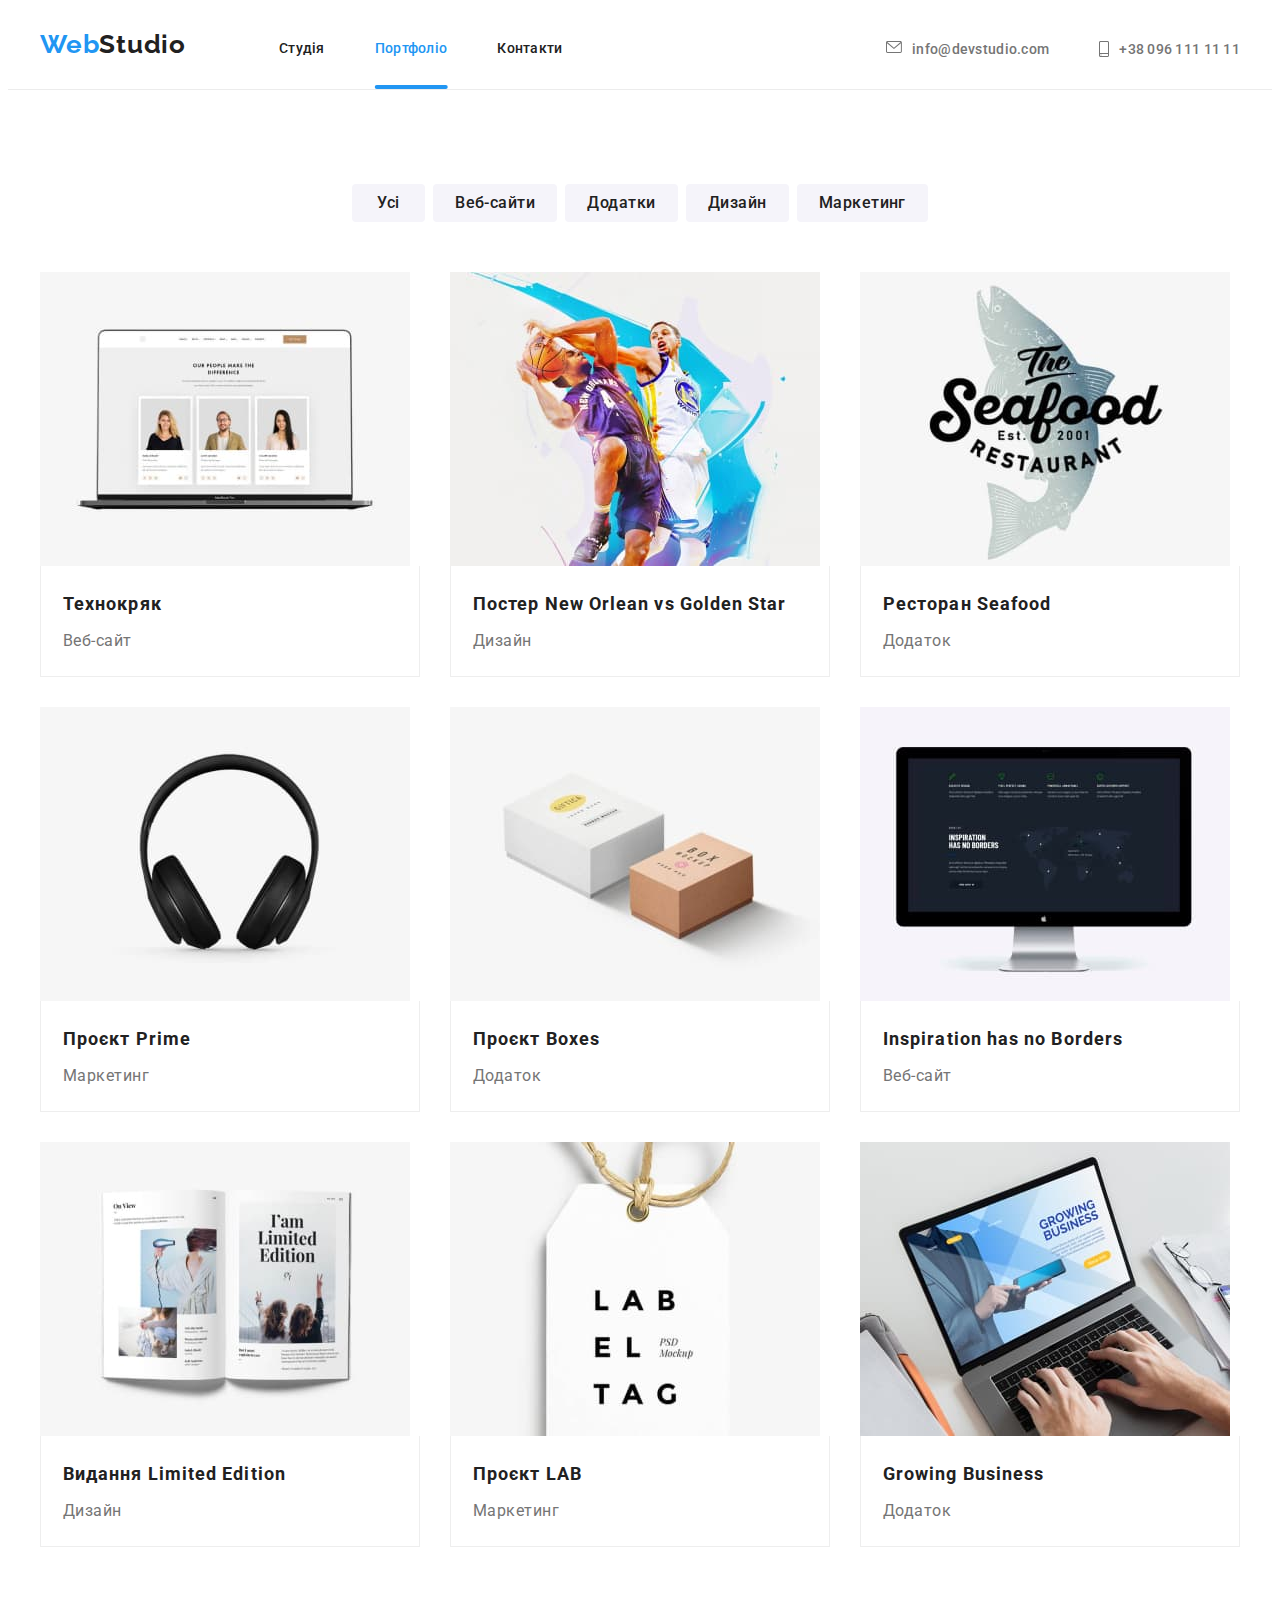
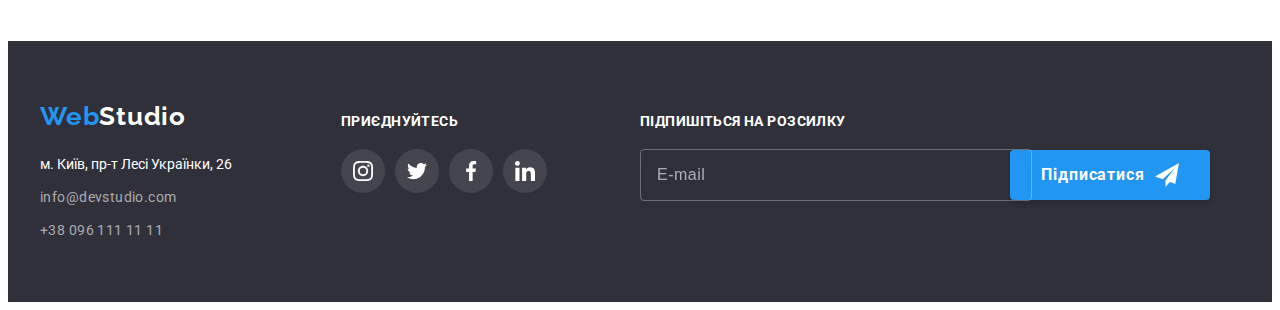
==== portfolio.html @ 795d2277 "Initial commit" ====
<!DOCTYPE html>
<html lang="uk">
  <head>
    <meta charset="UTF-8" />
    <meta http-equiv="X-UA-Compatible" content="IE=edge" />
    <meta name="viewport" content="width=device-width, initial-scale=1.0" />
    <!-----------------lang------------->
    <link rel="preconnect" href="https://fonts.googleapis.com" />
    <link rel="preconnect" href="https://fonts.gstatic.com" crossorigin />
    <link
      href="https://fonts.googleapis.com/css2?family=Raleway:wght@700&family=Roboto:wght@400;500;700;900&display=swap"
      rel="stylesheet"
    />
    <!-----------------normalize------------->
    <link
      rel="stylesheet"
      href="https://cdnjs.cloudflare.com/ajax/libs/modern-normalize/1.1.0/modern-normalize.min.css"
      integrity="sha512-wpPYUAdjBVSE4KJnH1VR1HeZfpl1ub8YT/NKx4PuQ5NmX2tKuGu6U/JRp5y+Y8XG2tV+wKQpNHVUX03MfMFn9Q=="
      crossorigin="anonymous"
      referrerpolicy="no-referrer"
    />
    <!-----------------css------------->
    <link rel="stylesheet" href="./css/styles.css" />

    <title>Портфоліо</title>
  </head>

  <body>
    <header class="header">
      <div class="header-container container">
        <a class="logo link" href="./index.html" lang="en"
          >Web<span class="logo-header">Studio</span>
        </a>
        <nav class="nav-list-container">
          <ul class="nav-list list">
            <li class="nav-item">
              <a href="./index.html" class="nav-link link"> Студія</a>
            </li>
            <li class="nav-item">
              <a href="./portfolio.html " class="nav-link active link"> Портфоліо</a>
            </li>
            <li class="nav-item"><a href="" class="nav-link link"> Контакти</a></li>
          </ul>
        </nav>
        <ul class="nav-contacts list">
          <li class="nav-contacts-item transitions">
            <a href="" class="nav-contacts-link link" lang="en">
              <svg class="header-icon" width="16" height="12">
                <use href="./images/icons.svg#icon-envelope"></use>
              </svg>
              info@devstudio.com</a
            >
          </li>
          <li class="nav-contacts-item">
            <a href="tel:+380961111111" class="nav-contacts-link link"
              ><svg class="header-icon" width="10" height="16">
                <use href="./images/icons.svg#icon-smartphone"></use></svg
              >+38 096 111 11 11</a
            >
          </li>
        </ul>
      </div>
    </header>

    <main class="main">
      <section>
        <div class="container">
          <h1 hidden>Портфоліо</h1>
          <ul class="portfolio-btn list">
            <li><button type="button" class="portfolio-btn-item transitions">Усі</button></li>
            <li><button type="button" class="portfolio-btn-item transitions">Веб-сайти</button></li>
            <li><button type="button" class="portfolio-btn-item transitions">Додатки</button></li>
            <li><button type="button" class="portfolio-btn-item transitions">Дизайн</button></li>
            <li><button type="button" class="portfolio-btn-item transitions">Маркетинг</button></li>
          </ul>

          <ul class="portfolio-tool card-set list">
            <li class="portfolio-items card-set-items">
              <a href="" class="portfolio-tool-link link">
                <div class="portfolio-thumb">
                  <img src="./images/product1.jpg" alt="product1" width="370" />
                  <div class="overlay">
                    <p class="overley-text">
                      Ресурс пропонує комплексні пропозиції з різним рівнем функціоналу та сервісів.
                      Все це дозволить відвідувачу отримати вичерпні відомості про компанію чи
                      приватну особу.
                    </p>
                  </div>
                </div>
                <div class="portfolio-tools-text">
                  <h2 class="portfolio-tool-h">Технокряк</h2>
                  <p class="portfolio-tool-p">Веб-сайт</p>
                </div>
              </a>
            </li>
            <li class="portfolio-items card-set-items">
              <a href="" class="portfolio-tool-link link">
                <div class="portfolio-thumb">
                  <img src="./images/product2.jpg" alt="product2" width="370" />
                  <div class="overlay">
                    <p class="overley-text">
                      Ресурс пропонує комплексні пропозиції з різним рівнем функціоналу та сервісів.
                      Все це дозволить відвідувачу отримати вичерпні відомості про компанію чи
                      приватну особу.
                    </p>
                  </div>
                </div>
                <div class="portfolio-tools-text">
                  <h2 class="portfolio-tool-h">
                    Постер <span lang="en">New Orlean vs Golden Star</span>
                  </h2>
                  <p class="portfolio-tool-p">Дизайн</p>
                </div>
              </a>
            </li>
            <li class="portfolio-items card-set-items">
              <a href="" class="portfolio-tool-link link">
                <div class="portfolio-thumb">
                  <img src="./images/product3.jpg" alt="product3" width="370" />
                  <div class="overlay">
                    <p class="overley-text">
                      Ресурс пропонує комплексні пропозиції з різним рівнем функціоналу та сервісів.
                      Все це дозволить відвідувачу отримати вичерпні відомості про компанію чи
                      приватну особу.
                    </p>
                  </div>
                </div>
                <div class="portfolio-tools-text">
                  <h2 class="portfolio-tool-h">Ресторан <span lang="en">Seafood</span></h2>
                  <p class="portfolio-tool-p">Додаток</p>
                </div>
              </a>
            </li>
            <li class="portfolio-items card-set-items">
              <a href="" class="portfolio-tool-link link">
                <div class="portfolio-thumb">
                  <img src="./images/product4.jpg" alt="product4" width="370" />
                  <div class="overlay">
                    <p class="overley-text">
                      Ресурс пропонує комплексні пропозиції з різним рівнем функціоналу та сервісів.
                      Все це дозволить відвідувачу отримати вичерпні відомості про компанію чи
                      приватну особу.
                    </p>
                  </div>
                </div>
                <div class="portfolio-tools-text">
                  <h2 class="portfolio-tool-h">Проєкт <span lang="en">Prime</span></h2>
                  <p class="portfolio-tool-p">Маркетинг</p>
                </div>
              </a>
            </li>
            <li class="portfolio-items card-set-items">
              <a href="" class="portfolio-tool-link link">
                <div class="portfolio-thumb">
                  <img src="./images/product5.jpg" alt="product5" width="370" />
                  <div class="overlay">
                    <p class="overley-text">
                      Ресурс пропонує комплексні пропозиції з різним рівнем функціоналу та сервісів.
                      Все це дозволить відвідувачу отримати вичерпні відомості про компанію чи
                      приватну особу.
                    </p>
                  </div>
                </div>
                <div class="portfolio-tools-text">
                  <h2 class="portfolio-tool-h">Проєкт <span lang="en">Boxes</span></h2>
                  <p class="portfolio-tool-p">Додаток</p>
                </div>
              </a>
            </li>
            <li class="portfolio-items card-set-items">
              <a href="" class="portfolio-tool-link link">
                <div class="portfolio-thumb">
                  <img src="./images/product6.jpg" alt="product6" width="370" />
                  <div class="overlay">
                    <p class="overley-text">
                      Ресурс пропонує комплексні пропозиції з різним рівнем функціоналу та сервісів.
                      Все це дозволить відвідувачу отримати вичерпні відомості про компанію чи
                      приватну особу.
                    </p>
                  </div>
                </div>
                <div class="portfolio-tools-text">
                  <h2 class="portfolio-tool-h" lang="en">Inspiration has no Borders</h2>
                  <p class="portfolio-tool-p">Веб-сайт</p>
                </div>
              </a>
            </li>
            <li class="portfolio-items card-set-items">
              <a href="" class="portfolio-tool-link link">
                <div class="portfolio-thumb">
                  <img src="./images/product7.jpg" alt="product7" width="370" />
                  <div class="overlay">
                    <p class="overley-text">
                      Ресурс пропонує комплексні пропозиції з різним рівнем функціоналу та сервісів.
                      Все це дозволить відвідувачу отримати вичерпні відомості про компанію чи
                      приватну особу.
                    </p>
                  </div>
                </div>
                <div class="portfolio-tools-text">
                  <h2 class="portfolio-tool-h">Видання <span lang="en">Limited Edition</span></h2>
                  <p class="portfolio-tool-p">Дизайн</p>
                </div>
              </a>
            </li>
            <li class="portfolio-items card-set-items">
              <a href="" class="portfolio-tool-link link">
                <div class="portfolio-thumb">
                  <img src="./images/product8.jpg" alt="product8" width="370" />
                  <div class="overlay">
                    <p class="overley-text">
                      Ресурс пропонує комплексні пропозиції з різним рівнем функціоналу та сервісів.
                      Все це дозволить відвідувачу отримати вичерпні відомості про компанію чи
                      приватну особу.
                    </p>
                  </div>
                </div>
                <div class="portfolio-tools-text">
                  <h2 class="portfolio-tool-h">Проєкт <span lang="en">LAB</span></h2>
                  <p class="portfolio-tool-p">Маркетинг</p>
                </div>
              </a>
            </li>
            <li class="portfolio-items card-set-items">
              <a href="" class="portfolio-tool-link link">
                <div class="portfolio-thumb">
                  <img src="./images/product9.jpg" alt="product9" width="370" />
                  <div class="overlay">
                    <p class="overley-text">
                      Ресурс пропонує комплексні пропозиції з різним рівнем функціоналу та сервісів.
                      Все це дозволить відвідувачу отримати вичерпні відомості про компанію чи
                      приватну особу.
                    </p>
                  </div>
                </div>
                <div class="portfolio-tools-text">
                  <h2 class="portfolio-tool-h" lang="en">Growing Business</h2>
                  <p class="portfolio-tool-p">Додаток</p>
                </div>
              </a>
            </li>
          </ul>
        </div>
      </section>
    </main>

    <footer class="footer">
      <div class="footer-container container">
        <div class="footer-container-left">
          <a class="logo-footer link" href="./index.html" lang="en"
            >Web<span class="logo-footer-span">Studio</span>
          </a>
          <address>
            <ul class="footer-contacts list">
              <li class="footer-nav-items">
                <a
                  href="https://www.google.com/maps/d/viewer?mid=10uSM3H-mIU3GznYo2szRIEphczw&hl=en_US&ll=50.42732700000001%2C30.538092&z=17"
                  class="footer-adress-link link"
                  target="_blank"
                  rel="noopener noreferrer"
                >
                  м. Київ, пр-т Лесі Українки, 26</a
                >
              </li>
              <li class="footer-nav-items">
                <a href="info@devstudio.com" class="footer-contacts-link link" lang="en"
                  >info@devstudio.com</a
                >
              </li>
              <li class="footer-nav-items">
                <a href="tel:+380961111111" class="footer-contacts-link link">+38 096 111 11 11</a>
              </li>
            </ul>
          </address>
        </div>
        <div class="footer-container-right">
          <p class="footer-p-right">ПРИЄДНУЙТЕСЬ</p>
          <ul class="social-links-list list">
            <li>
              <a
                class="social-link-footer link"
                href=""
                target="_blank"
                rel="noopener noreferrer"
                aria-label="instagram icon"
                ><svg class="social-icons" width="20" height="20">
                  <use href="./images/icons.svg#icon-instagram"></use></svg
              ></a>
            </li>
            <li>
              <a
                class="social-link-footer link"
                href=""
                target="_blank"
                rel="noopener noreferrer"
                aria-label="twitter icon"
                ><svg class="social-icons" width="20" height="20">
                  <use href="./images/icons.svg#icon-twitter"></use></svg
              ></a>
            </li>
            <li>
              <a
                class="social-link-footer link"
                href=""
                target="_blank"
                rel="noopener noreferrer"
                aria-label="facebook icon"
                ><svg class="social-icons" width="20" height="20">
                  <use href="./images/icons.svg#icon-facebook"></use></svg
              ></a>
            </li>
            <li>
              <a
                class="social-link-footer link"
                href=""
                target="_blank"
                rel="noopener noreferrer"
                aria-label="linkedin icon"
                ><svg class="social-icons" width="20" height="20">
                  <use href="./images/icons.svg#icon-linkedin"></use></svg
              ></a>
            </li>
          </ul>
        </div>
        <div class="footer-subscription">
          <p class="footer-imail-p">Підпишіться на розсилку</p>
          <form class="imail-form" name="imail_form">
            <div class="footer-imail-input">
              <label class="footer-label" for="user_footer_imail">
                <input
                  class="footer-input"
                  type="email"
                  name="footer_user_imail"
                  placeholder="E-mail"
                  id="user_footer_imail"
                />
              </label>
              <button type="submit" class="footer-btn">
                Підписатися
                <svg class="footer-btn-icon" width="24" height="24">
                  <use href="./images/icons.svg#icon-send"></use>
                </svg>
              </button>
            </div>
          </form>
        </div>
      </div>
    </footer>
  </body>
</html>
---- css/styles.css ----
:root {
  --link-focus-color: #2196f3;
  --text-paragraf-color: #757575;
  --text-fon-white-color: #ffffff;
  --text-black-color: #212121;

  --indent: 30px;
  --items: 3;
}
body {
  font-family: 'Roboto', sans-serif;
  color: var(--text-black-color);
}

/*------card set-----*/
.card-set {
  display: flex;
  flex-wrap: wrap;
  gap: var(--indent);
}
.card-set-items {
  flex-basis: calc((100% - var(--indent) * (var(--items) - 1)) / var(--items));
}

/*------reset start-----*/
h1,
h2,
h3,
h4,
h5,
h6,
p,
ul {
  margin: 0;
  margin-block-end: 0;
  margin-block-start: 0;
}
.list {
  list-style: none;
  margin: 0;
  padding: 0;
}
.link {
  text-decoration: none;
  color: currentColor;
}
img {
  display: block;
  max-width: 100%;
  height: auto;
}

.container {
  width: 1200px;
  padding: 0 15px;
  margin: 0 auto;
}
/*------reset end-----*/
/*------TRANSITION-----*/
.transitions {
  transition-property: color, background-color, box-shadow;
  transition-duration: 250ms, 250ms, 250ms;
  transition-timing-function: cubic-bezier(0.4, 0, 0.2, 1), cubic-bezier(0.4, 0, 0.2, 1),
    cubic-bezier(0.4, 0, 0.2, 1);
}

/*--------------HEADER---------------*/

.header {
  border-bottom: 1px solid #ececec;
}
.header-container {
  display: flex;
  justify-content: space-between;
  align-items: baseline;
}
.logo {
  margin-right: 93px;

  font-family: 'Raleway';
  font-weight: 700;
  font-size: 26px;
  line-height: calc(31 / 26);

  letter-spacing: 0.03em;

  color: var(--link-focus-color);
}
.logo-header {
  color: var(--text-black-color);
}
.nav-list-container {
  margin-right: auto;
}
.nav-list {
  display: flex;
  gap: 50px;
}
.nav-item {
}
.nav-link {
  position: relative;

  display: block;
  padding: 32px 0;
  margin-left: auto;

  font-weight: 500;
  font-size: 14px;
  line-height: calc(16 / 14);
  letter-spacing: 0.02em;
  color: var(--text-black-color);

  accent-color: var(--link-focus-color);

  transition-property: color;
  transition-duration: 250ms;
  transition-timing-function: cubic-bezier(0.4, 0, 0.2, 1);
}
.nav-link:hover,
.nav-link:focus {
  color: var(--link-focus-color);
}
.nav-link::after {
  content: '';
  position: absolute;
  left: 50%;
  bottom: -1px;

  transform: translateX(-50%) scaleX(0.3);

  display: block;
  width: 100%;
  height: 4px;

  border-radius: 2px;

  background-color: var(--link-focus-color);
  opacity: 0;
  transition-property: transform, opacity;
  transition-duration: 250ms, 250ms;
  transition-timing-function: cubic-bezier(0.4, 0, 0.2, 1), cubic-bezier(0.4, 0, 0.2, 1);
}

.nav-link:hover::after,
.nav-link:focus::after {
  transform: translateX(-50%) scaleX(1);
  opacity: 1;
}

.active {
  color: var(--link-focus-color);
}
.active::after {
  content: '';
  position: absolute;
  left: 50%;
  bottom: -1px;

  transform: translateX(-50%);

  display: block;
  width: 100%;
  height: 4px;

  border-radius: 2px;

  background-color: var(--link-focus-color);
  opacity: 1;
}

.nav-contacts {
  display: flex;
  gap: 50px;
}
.nav-contacts-item {
  display: flex;
  align-items: baseline;
}
.nav-contacts-link {
  position: relative;

  display: flex;
  gap: 10px;
  padding: 32px 0;
  font-weight: 500;
  font-size: 14px;
  line-height: calc(16 / 14);
  letter-spacing: 0.02em;

  color: var(--text-paragraf-color);

  transition-property: color;
  transition-duration: 250ms;
  transition-timing-function: cubic-bezier(0.4, 0, 0.2, 1);
}

.nav-contacts-link:hover,
.nav-contacts-link:focus {
  color: var(--link-focus-color);
}
.header-icon {
  fill: currentColor;
}
/*--------------HEADER---------------*/

/*--------------MAIN-------------*/
.hero {
  background-color: rgba(47, 48, 58, 0.4);
  background-image: linear-gradient(rgba(47, 48, 58, 0.4), rgba(47, 48, 58, 0.4)),
    url('../images/bg-Img.svg');
  background-repeat: no-repeat;
  background-position: center;

  /* */
  width: 1600px;
  margin: 0 auto;
  text-align: center;
  padding-top: 200px;
  padding-bottom: 200px;
}
.hero-text {
  margin: 0 auto;
  margin-bottom: 30px;

  width: 696px;

  font-weight: 900;
  font-size: 44px;
  line-height: calc(60 / 44);
  text-align: center;
  letter-spacing: 0.06em;
  text-transform: uppercase;
  color: var(--text-fon-white-color);
}
.hero-btn {
  display: block;
  margin: 0 auto;

  min-width: 216px;
  min-height: 50px;
  padding: 8px 31px;

  font-family: inherit;
  font-weight: 700;
  font-size: 16px;
  line-height: calc(30 / 16);

  display: flex;
  justify-content: center;
  align-items: center;
  text-align: center;
  letter-spacing: 0.06em;
  background: var(--link-focus-color);
  cursor: pointer;
  color: var(--text-fon-white-color);
  border: none;

  border-radius: 4px;

  transition-property: box-shadow;
  transition-duration: 250ms;
  transition-timing-function: cubic-bezier(0.4, 0, 0.2, 1);
}

.hero-btn:hover,
.hero-btn:focus {
  box-shadow: 0px 4px 4px rgba(0, 0, 0, 0.15);
}
.features-section {
  padding-top: 94px;
  padding-bottom: 94px;
}

.features {
  display: flex;
  justify-content: center;
}
.features-item:not(:last-child) {
  margin-right: 30px;
}
.features-svg-container {
  display: flex;
  justify-content: center;
  align-items: center;
  margin-bottom: 30px;

  width: 270px;
  height: 120px;
  background: #f5f4fa;
  border-radius: 4px;
}
.features-svg {
}
.features-item-h {
  width: 270px;
  margin-bottom: 10px;

  font-weight: 700;
  font-size: 14px;
  line-height: calc(16 / 14);
  letter-spacing: 0.03em;
  text-transform: uppercase;
}
.features-item-p {
  width: 270px;
  font-size: 14px;
  line-height: calc(24 / 14);
  letter-spacing: 0.03em;

  color: var(--text-paragraf-color);
}

.activitys-section {
  padding-bottom: 94px;
}
.activitys {
  width: 368px;
  margin: 0 auto;
  margin-bottom: 50px;
}
.activitys-thumb {
  position: relative;
}
.activitys-overlay {
  position: absolute;
  bottom: 0;
  left: 0;

  width: 100%;
  min-height: 70px;
  display: flex;
  align-items: center;
  justify-content: center;

  font-weight: 700;
  font-size: 14px;
  line-height: calc(16 / 14);
  text-align: center;
  letter-spacing: 0.03em;
  text-transform: uppercase;

  color: var(--text-fon-white-color);
  background: rgba(47, 48, 58, 0.8);
}

.activitys,
.team {
  font-weight: 700;
  font-size: 36px;
  line-height: calc(42 / 36);
  text-align: center;
  letter-spacing: 0.03em;
}
.team-content-section {
  padding: 94px 0;
  background-color: #f5f4fa;
}

.team {
  margin: 0 auto;
  margin-bottom: 50px;
}
.team-list {
  --items: 4;
}
.team-list-items {
  max-width: 270px;
  padding-top: 30px;
  padding-bottom: 30px;
  background-color: var(--text-fon-white-color);
  box-shadow: 0px 1px 3px rgba(0, 0, 0, 0.12), 0px 1px 1px rgba(0, 0, 0, 0.14),
    0px 2px 1px rgba(0, 0, 0, 0.2);
  border-radius: 0px 0px 4px 4px;
}
.img-foto {
}
.team-item-h {
  margin-bottom: 10px;

  font-weight: 500;
  font-size: 16px;
  line-height: calc(19 / 16);
  text-align: center;
  letter-spacing: 0.03em;
}
.team-item-p {
  margin-bottom: 16px;

  font-size: 16px;
  line-height: calc(19 / 16);
  text-align: center;
  letter-spacing: 0.03em;

  color: var(--text-paragraf-color);
}
.social-links-list {
  display: flex;
  justify-content: center;
  align-items: center;
  gap: 10px;
}
.social-link {
  display: flex;
  justify-content: center;
  align-items: center;
  width: 44px;
  height: 44px;
  border-radius: 50%;

  background: var(--text-fon-white-color);
  color: #afb1b8;

  transition-property: color, background-color;
  transition-duration: 250ms;
  transition-timing-function: cubic-bezier(0.4, 0, 0.2, 1);
}
.social-link:hover,
.social-link:focus {
  color: var(--text-fon-white-color);
  background-color: var(--link-focus-color);
}
.social-icons {
  fill: currentColor;
}

.customers-section {
  padding: 94px 0;
}

.customers-h {
  margin-bottom: 50px;

  font-weight: 700;
  font-size: 36px;
  line-height: calc(42 / 36);
  text-align: center;
  letter-spacing: 0.03em;

  color: var(--text-black-color);
}
.customers-list {
  display: flex;
  gap: 30px;
}

.customers-link {
  display: flex;
  justify-content: center;
  align-items: center;

  width: 170px;
  height: 92px;

  color: #afb1b8;
  border: 1px solid #afb1b8;
  border-radius: 4px;

  transition-property: color, border;
  transition-duration: 250ms, 250ms;
  transition-timing-function: cubic-bezier(0.4, 0, 0.2, 1), cubic-bezier(0.4, 0, 0.2, 1);
}
.customers-link:hover,
.customers-link:focus {
  color: var(--link-focus-color);
  border: 1px solid var(--link-focus-color);
}

.icon-clients {
  fill: currentColor;
}
/*--------------MAIN---------------*/
/*--------------footer---------------*/
.footer {
  padding: 60px 0;
  background-color: #2f303a;
}
.footer-container {
  display: flex;
  gap: 70px;
}

.logo-footer {
  display: inline-block;
  margin-bottom: 20px;

  font-family: 'Raleway';
  font-weight: 700;
  font-size: 26px;
  line-height: calc(31 / 26);
  letter-spacing: 0.03em;

  color: var(--link-focus-color);
}
.logo-footer-span {
  margin-bottom: 20px;
  color: var(--text-fon-white-color);
}

.footer-nav-items:not(:last-child) {
  margin-bottom: 9px;
}

.footer-adress-link {
  display: inline-block;
  width: 231px;

  font-style: normal;

  font-size: 14px;
  line-height: calc(24 / 14);
  color: var(--text-fon-white-color);
  text-decoration: none;

  transition-property: color;
  transition-duration: 250ms;
  transition-timing-function: cubic-bezier(0.4, 0, 0.2, 1);
}
.footer-adress-link:hover,
.footer-adress-link:focus {
  color: var(--link-focus-color);
}
.footer-contacts-link {
  display: inline-block;
  width: 231px;

  font-style: normal;
  font-size: 14px;
  line-height: calc(24 / 14);
  letter-spacing: 0.03em;

  color: rgba(255, 255, 255, 0.6);

  transition-property: color;
  transition-duration: 250ms;
  transition-timing-function: cubic-bezier(0.4, 0, 0.2, 1);
}
.footer-contacts-link:hover,
.footer-contacts-link:focus {
  color: var(--link-focus-color);
}

.footer-container-right {
  padding-top: 12px;
  margin-right: 23px;
}
.footer-p-right {
  width: 116px;
  margin-bottom: 20px;

  font-weight: 700;
  font-size: 14px;
  line-height: calc(16 / 14);
  letter-spacing: 0.03em;
  text-transform: uppercase;

  color: var(--text-fon-white-color);
}
.social-link {
  background: var(--text-fon-white-color);
  color: #afb1b8;

  transition-property: color, background-color;
  transition-duration: 250ms;
  transition-timing-function: cubic-bezier(0.4, 0, 0.2, 1);
}

.social-link-footer {
  display: flex;
  justify-content: center;
  align-items: center;
  width: 44px;
  height: 44px;
  border-radius: 50%;

  color: var(--text-fon-white-color);
  background: rgba(255, 255, 255, 0.1);

  transition-property: background-color;
  transition-duration: 250ms;
  transition-timing-function: cubic-bezier(0.4, 0, 0.2, 1);
}
.social-link-footer:hover,
.social-link-footer:focus {
  background-color: var(--link-focus-color);
}

.footer-subscription {
  padding-top: 12px;

  width: 570px;
}
.footer-imail-p {
  margin-bottom: 20px;

  font-weight: 700;
  font-size: 14px;
  line-height: calc(16 / 14);
  letter-spacing: 0.03em;
  text-transform: uppercase;

  color: var(--text-fon-white-color);
}

.footer-imail-input {
  display: flex;
  align-items: center;
  gap: 12px;
}
.footer-label {
  flex-basis: 358px;
}

.footer-input {
  width: 100%;
  padding: 0 16px;
  height: 50px;

  font-size: 16px;
  line-height: calc(20 / 16);
  letter-spacing: 0.03em;
  color: var(--text-fon-white-color);

  outline: unset;
  border: none;
  background-color: transparent;

  border: 1px solid rgba(255, 255, 255, 0.3);
  filter: drop-shadow(0px 4px 4px rgba(0, 0, 0, 0.15));
  border-radius: 4px;

  transition-property: border;
  transition-duration: 250ms;
  transition-timing-function: cubic-bezier(0.4, 0, 0.2, 1);
}
.footer-input:focus {
  border-color: var(--link-focus-color);
}

.footer-input::placeholder {
  font-size: 16px;
  line-height: calc(20 / 16);
  letter-spacing: 0.03em;

  color: rgba(255, 255, 255, 0.6);
}
.footer-btn {
  display: block;
  margin: 0 auto;

  justify-content: center;

  min-width: 200px;
  min-height: 50px;
  padding: 10px 28px;

  font-family: inherit;
  font-weight: 700;
  font-size: 16px;
  line-height: calc(30 / 16);

  display: flex;
  align-items: center;
  text-align: center;
  letter-spacing: 0.06em;
  background: var(--link-focus-color);
  cursor: pointer;
  color: var(--text-fon-white-color);
  border: none;

  box-shadow: 0px 4px 4px rgba(0, 0, 0, 0.15);
  border-radius: 4px;
}
.footer-btn-icon {
  margin-left: 10px;
  fill: var(--text-fon-white-color);
}

/*--------------footer---------------*/
/*--------------portfolio-main--------------*/
.main {
  padding: 94px 0;
}
.portfolio-btn {
  display: flex;
  justify-content: center;
  gap: 8px;
  margin-bottom: 50px;
}

.portfolio-btn-item {
  display: inline-block;

  min-width: 73px;
  padding: 4px 20px;

  font-family: inherit;
  font-weight: 500;
  font-size: 16px;
  line-height: calc(26 / 16);
  text-align: center;
  letter-spacing: 0.03em;
  cursor: pointer;

  color: var(--text-black-color);
  background: #f5f4fa;
  border-radius: 4px;
  border-color: transparent;
}
.portfolio-btn-item:hover,
.portfolio-btn-item:focus {
  color: var(--text-fon-white-color);
  background: var(--link-focus-color);
  box-shadow: 0px 3px 1px rgba(0, 0, 0, 0.1), 0px 1px 2px rgba(0, 0, 0, 0.08),
    0px 2px 2px rgba(0, 0, 0, 0.12);
}

.portfolio-thumb {
  position: relative;
  overflow: hidden;
}

.overlay {
  position: absolute;
  top: 0;
  left: 0;
  transform: translateY(100%);
  opacity: 0;

  width: 100%;
  height: 100%;
  padding: 0 24px;
  display: flex;
  align-items: center;

  font-size: 18px;
  line-height: calc(28 / 18);
  letter-spacing: 0.03em;
  color: var(--text-fon-white-color);

  background-color: rgba(33, 150, 243, 0.9);
  backdrop-filter: blur(1px);

  user-select: none;

  transition-property: transform, opacity;
  transition-duration: 250ms, 350ms;
  transition-timing-function: cubic-bezier(0.4, 0, 0.2, 1), cubic-bezier(0.4, 0, 0.2, 1);
}

.portfolio-tool-link:hover .overlay {
  transform: translateY(0);
  opacity: 1;
}
.overley-text {
}
.portfolio-tool-link {
  display: block;

  transition-property: box-shadow;
  transition-duration: 250ms;
  transition-timing-function: cubic-bezier(0.4, 0, 0.2, 1);
}

.portfolio-tool-link:focus,
.portfolio-tool-link:hover {
  box-shadow: 0px 1px 1px rgba(0, 0, 0, 0.12), 0px 4px 4px rgba(0, 0, 0, 0.06),
    1px 4px 6px rgba(0, 0, 0, 0.16);
}
.portfolio-tools-text {
  padding: 20px 22px;
  border: 1px solid #eeeeee;
  border-top: transparent;
}
.portfolio-tool-h {
  margin-bottom: 4px;
  width: 322px;

  font-weight: 700;
  font-size: 18px;
  line-height: calc(36 / 18);
  letter-spacing: 0.06em;

  color: var(--text-black-color);
}
.portfolio-tool-p {
  width: 322px;

  font-size: 16px;
  line-height: calc(30 / 16);
  letter-spacing: 0.03em;

  color: var(--text-paragraf-color);
}
/*--------------portfolio-main--------------*/
/*--------------MODAL WINDOW--------------*/
.backdrop {
  position: fixed;
  top: 0;
  left: 0;

  width: 100%;
  height: 100%;

  background-color: rgba(0, 0, 0, 0.2);
  backdrop-filter: blur(2px);

  transition-property: opacity, visibility;
  transition-duration: 250ms, 250ms;
  transition-timing-function: cubic-bezier(0.4, 0, 0.2, 1), cubic-bezier(0.4, 0, 0.2, 1);
}

.backdrop.is-hidden {
  opacity: 0;
  visibility: hidden;
  visibility: hidden;
  pointer-events: none;
}

.modal {
  position: absolute;
  top: 50%;
  left: 50%;
  transform: translateX(-50%) translateY(-50%);

  width: 528px;
  min-height: 581px;
  padding: 40px;

  background: var(--text-fon-white-color);
  box-shadow: 0px 1px 3px rgba(0, 0, 0, 0.12), 0px 1px 1px rgba(0, 0, 0, 0.14),
    0px 2px 1px rgba(0, 0, 0, 0.2);
  border-radius: 4px;

  transition-property: opacity, transform;
  transition-duration: 250ms, 250ms;
  transition-timing-function: cubic-bezier(0.4, 0, 0.2, 1), cubic-bezier(0.4, 0, 0.2, 1);
}

.backdrop.is-hidden .modal {
  opacity: 0;
  transform: translateX(-50%) translateY(-70%);
}

.modal-btn {
  position: absolute;
  top: 8px;
  right: 8px;

  padding: 0;
  display: inline-flex;
  align-items: center;
  justify-content: center;

  width: 30px;
  height: 30px;
  cursor: pointer;

  background-color: var(--text-fon-white-color);
  border-radius: 50%;
  border: 1px solid rgba(0, 0, 0, 0.1);
}

.modal-icon {
  fill: #000000;

  transition-property: fill;
  transition-duration: 250ms;
  transition-timing-function: cubic-bezier(0.4, 0, 0.2, 1);
}

.modal-icon:focus,
.modal-icon:hover {
  fill: var(--link-focus-color);
}
.modal-hero {
  display: block;

  margin-bottom: 12px;

  font-weight: 700;
  font-size: 20px;
  line-height: calc(23 / 20);
  text-align: center;
  letter-spacing: 0.03em;

  color: var(--text-black-color);
}
.modal-form-group {
  margin-bottom: 20px;
}
.modal-form-label {
  display: block;
  margin-bottom: 4px;
  font-size: 12px;

  line-height: calc(14 / 12);
  letter-spacing: 0.01em;

  color: var(--text-paragraf-color);
}
.modal-form-wrapper {
  position: relative;
  margin-bottom: 10px;
}
.modal-form-field {
  width: 100%;
  height: 40px;
  padding: 0 42px;

  outline: unset;
  border: none;
  background-color: transparent;

  border: 1px solid rgba(33, 33, 33, 0.2);
  border-radius: 4px;

  transition-property: border;
  transition-duration: 250ms;
  transition-timing-function: cubic-bezier(0.4, 0, 0.2, 1);
}
.modal-form-field:focus {
  border: 1px solid #2196f3;
}
.modal-form-icon {
  position: absolute;
  top: 50%;
  left: 15px;

  transform: translateY(-50%);

  transition-property: fill;
  transition-duration: 250ms;
  transition-timing-function: cubic-bezier(0.4, 0, 0.2, 1);
}
.modal-form-field:focus + .modal-form-icon {
  fill: var(--link-focus-color);
}
.modal-form-massege {
  display: block;

  width: 100%;
  height: 120px;
  padding: 12px 16px;

  resize: none;
  outline: unset;
  border: none;
  background-color: transparent;

  border: 1px solid rgba(33, 33, 33, 0.2);
  border-radius: 4px;

  transition-property: border;
  transition-duration: 250ms;
  transition-timing-function: cubic-bezier(0.4, 0, 0.2, 1);
}
.modal-form-massege:focus {
  border: 1px solid #2196f3;
}
.modal-form-massege::placeholder {
  font-size: 12px;
  line-height: calc(14 / 12);
  letter-spacing: 0.01em;

  color: rgba(117, 117, 117, 0.5);
}

.modal-form-agreement {
  display: flex;
  align-items: center;
  justify-content: center;
  gap: 7px;

  margin-bottom: 30px;
}
.modal-form-agreement-desc {
  font-size: 14px;
  line-height: calc(24 / 14);

  letter-spacing: 0.03em;

  color: var(--text-paragraf-color);
}
.modal-form-link {
  color: var(--link-focus-color);
  text-underline-offset: 3px;
}
.modal-form-checkbox {
  appearance: none;
  width: 16px;
  height: 15px;

  outline: unset;
  background-color: transparent;

  border: 2px solid var(--text-black-color);
  border-radius: 2px;

  background-position: center;
  background-repeat: no-repeat;
  background-image: none;

  transition-property: border-color, background-color, background-image;
  transition-duration: 250ms;
  transition-timing-function: cubic-bezier(0.4, 0, 0.2, 1);
}

.modal-form-checkbox:checked {
  background-color: var(--link-focus-color);
  border-color: #2196f3;
  background-image: url("data:image/svg+xml,%3Csvg width='13' height='10' viewBox='0 0 13 10' fill='none' xmlns='http://www.w3.org/2000/svg'%3E%3Cpath d='M1.95703 4.75166L1.88825 4.68604L1.81923 4.75141L0.93123 5.59258L0.854858 5.66492L0.930974 5.73753L4.42671 9.07236L4.49574 9.1382L4.56476 9.07236L12.069 1.91352L12.1449 1.84116L12.069 1.76881L11.1873 0.927644L11.1183 0.861826L11.0493 0.927611L4.49577 7.17353L1.95703 4.75166Z' fill='white' stroke='white' stroke-width='0.2'/%3E%3C/svg%3E");
}

.modal-form-btn {
  transition-property: background-color;
  transition-duration: 250ms;
  transition-timing-function: cubic-bezier(0.4, 0, 0.2, 1);
}

.modal-form-btn:focus,
.modal-form-btn:hover {
  background-color: #188ce8;
}
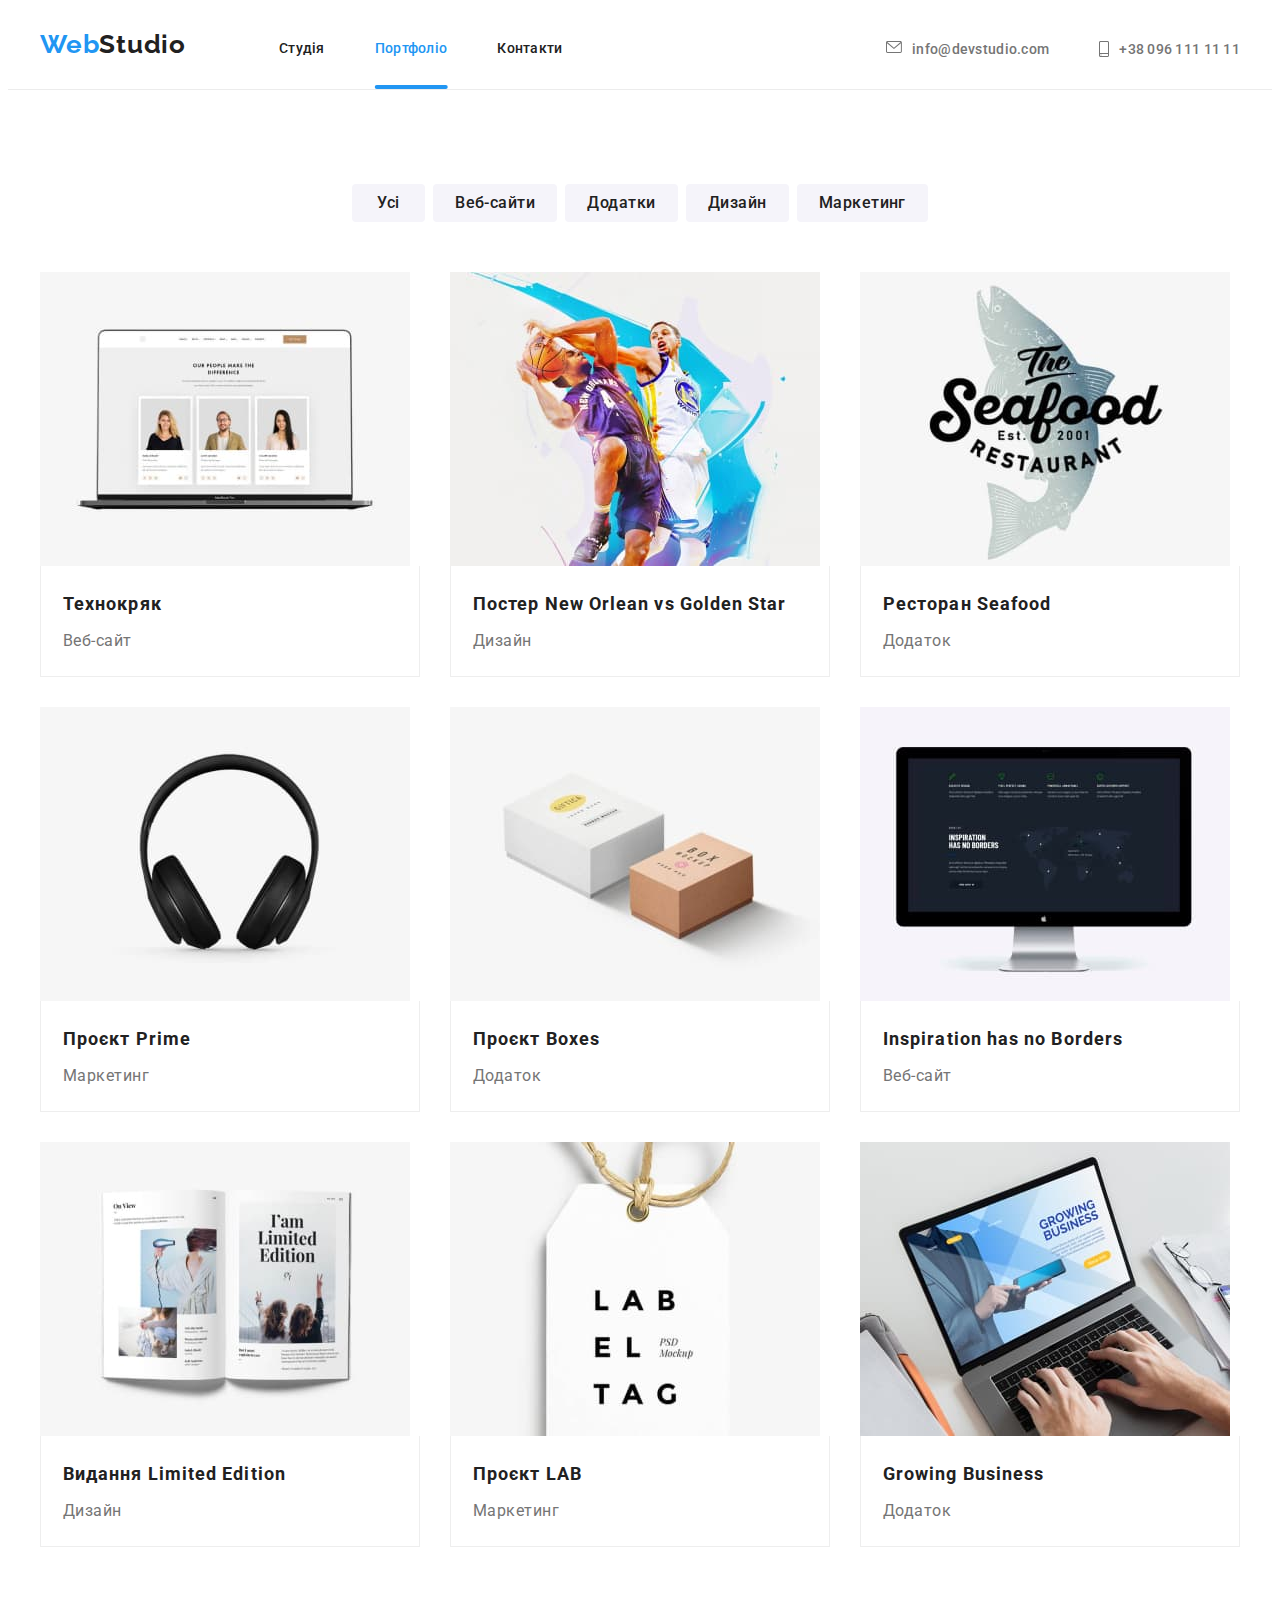
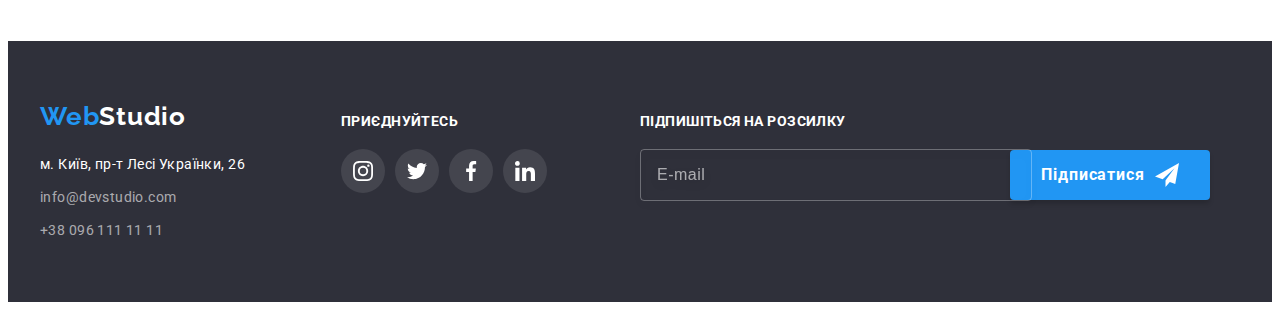
==== commit a9b4ead3: "cass + класи" ====
--- a/portfolio.html
+++ b/portfolio.html
@@ -28,32 +28,32 @@
   <body>
     <header class="header">
       <div class="header-container container">
-        <a class="logo link" href="./index.html" lang="en"
-          >Web<span class="logo-header">Studio</span>
+        <a class="logo logo-header link" href="./index.html" lang="en"
+          >Web<span class="logo-item">Studio</span>
         </a>
-        <nav class="nav-list-container">
-          <ul class="nav-list list">
+        <nav class="nav">
+          <ul class="nav__list list">
+            <li class="nav__item">
+              <a href="./index.html" class="nav__link link"> Студія</a>
+            </li>
             <li class="nav-item">
-              <a href="./index.html" class="nav-link link"> Студія</a>
-            </li>
-            <li class="nav-item">
-              <a href="./portfolio.html " class="nav-link active link"> Портфоліо</a>
-            </li>
-            <li class="nav-item"><a href="" class="nav-link link"> Контакти</a></li>
+              <a href="./portfolio.html " class="nav__link active link"> Портфоліо</a>
+            </li>
+            <li class="nav-item"><a href="" class="nav__link link"> Контакти</a></li>
           </ul>
         </nav>
-        <ul class="nav-contacts list">
-          <li class="nav-contacts-item transitions">
-            <a href="" class="nav-contacts-link link" lang="en">
-              <svg class="header-icon" width="16" height="12">
+        <ul class="header__contacts list">
+          <li class="header__contacts-item">
+            <a href="" class="header__contacts-link link" lang="en">
+              <svg class="header__contacts-icon" width="16" height="12">
                 <use href="./images/icons.svg#icon-envelope"></use>
               </svg>
               info@devstudio.com</a
             >
           </li>
-          <li class="nav-contacts-item">
-            <a href="tel:+380961111111" class="nav-contacts-link link"
-              ><svg class="header-icon" width="10" height="16">
+          <li class="header__contacts-item">
+            <a href="tel:+380961111111" class="header__contacts-link link"
+              ><svg class="header__contacts-icon" width="10" height="16">
                 <use href="./images/icons.svg#icon-smartphone"></use></svg
               >+38 096 111 11 11</a
             >
@@ -66,176 +66,176 @@
       <section>
         <div class="container">
           <h1 hidden>Портфоліо</h1>
-          <ul class="portfolio-btn list">
-            <li><button type="button" class="portfolio-btn-item transitions">Усі</button></li>
-            <li><button type="button" class="portfolio-btn-item transitions">Веб-сайти</button></li>
-            <li><button type="button" class="portfolio-btn-item transitions">Додатки</button></li>
-            <li><button type="button" class="portfolio-btn-item transitions">Дизайн</button></li>
-            <li><button type="button" class="portfolio-btn-item transitions">Маркетинг</button></li>
+          <ul class="portfolio__buttons list">
+            <li><button type="button" class="portfolio__btn transitions">Усі</button></li>
+            <li><button type="button" class="portfolio__btn transitions">Веб-сайти</button></li>
+            <li><button type="button" class="portfolio__btn transitions">Додатки</button></li>
+            <li><button type="button" class="portfolio__btn transitions">Дизайн</button></li>
+            <li><button type="button" class="portfolio__btn transitions">Маркетинг</button></li>
           </ul>
 
-          <ul class="portfolio-tool card-set list">
-            <li class="portfolio-items card-set-items">
-              <a href="" class="portfolio-tool-link link">
-                <div class="portfolio-thumb">
+          <ul class="portfolio__tool card-set list">
+            <li class="portfolio-items card-set-items">
+              <a href="" class="portfolio__link link">
+                <div class="portfolio__thumb">
                   <img src="./images/product1.jpg" alt="product1" width="370" />
                   <div class="overlay">
-                    <p class="overley-text">
-                      Ресурс пропонує комплексні пропозиції з різним рівнем функціоналу та сервісів.
-                      Все це дозволить відвідувачу отримати вичерпні відомості про компанію чи
-                      приватну особу.
-                    </p>
-                  </div>
-                </div>
-                <div class="portfolio-tools-text">
-                  <h2 class="portfolio-tool-h">Технокряк</h2>
-                  <p class="portfolio-tool-p">Веб-сайт</p>
-                </div>
-              </a>
-            </li>
-            <li class="portfolio-items card-set-items">
-              <a href="" class="portfolio-tool-link link">
-                <div class="portfolio-thumb">
+                    <p class="overley__text">
+                      Ресурс пропонує комплексні пропозиції з різним рівнем функціоналу та сервісів.
+                      Все це дозволить відвідувачу отримати вичерпні відомості про компанію чи
+                      приватну особу.
+                    </p>
+                  </div>
+                </div>
+                <div class="portfolio__text">
+                  <h2 class="portfolio__title">Технокряк</h2>
+                  <p class="portfolio__subtitle">Веб-сайт</p>
+                </div>
+              </a>
+            </li>
+            <li class="portfolio-items card-set-items">
+              <a href="" class="portfolio__link link">
+                <div class="portfolio__thumb">
                   <img src="./images/product2.jpg" alt="product2" width="370" />
                   <div class="overlay">
-                    <p class="overley-text">
-                      Ресурс пропонує комплексні пропозиції з різним рівнем функціоналу та сервісів.
-                      Все це дозволить відвідувачу отримати вичерпні відомості про компанію чи
-                      приватну особу.
-                    </p>
-                  </div>
-                </div>
-                <div class="portfolio-tools-text">
-                  <h2 class="portfolio-tool-h">
+                    <p class="overley__text">
+                      Ресурс пропонує комплексні пропозиції з різним рівнем функціоналу та сервісів.
+                      Все це дозволить відвідувачу отримати вичерпні відомості про компанію чи
+                      приватну особу.
+                    </p>
+                  </div>
+                </div>
+                <div class="portfolio__text">
+                  <h2 class="portfolio__title">
                     Постер <span lang="en">New Orlean vs Golden Star</span>
                   </h2>
-                  <p class="portfolio-tool-p">Дизайн</p>
-                </div>
-              </a>
-            </li>
-            <li class="portfolio-items card-set-items">
-              <a href="" class="portfolio-tool-link link">
-                <div class="portfolio-thumb">
+                  <p class="portfolio__subtitle">Дизайн</p>
+                </div>
+              </a>
+            </li>
+            <li class="portfolio-items card-set-items">
+              <a href="" class="portfolio__link link">
+                <div class="portfolio__thumb">
                   <img src="./images/product3.jpg" alt="product3" width="370" />
                   <div class="overlay">
-                    <p class="overley-text">
-                      Ресурс пропонує комплексні пропозиції з різним рівнем функціоналу та сервісів.
-                      Все це дозволить відвідувачу отримати вичерпні відомості про компанію чи
-                      приватну особу.
-                    </p>
-                  </div>
-                </div>
-                <div class="portfolio-tools-text">
-                  <h2 class="portfolio-tool-h">Ресторан <span lang="en">Seafood</span></h2>
-                  <p class="portfolio-tool-p">Додаток</p>
-                </div>
-              </a>
-            </li>
-            <li class="portfolio-items card-set-items">
-              <a href="" class="portfolio-tool-link link">
-                <div class="portfolio-thumb">
+                    <p class="overley__text">
+                      Ресурс пропонує комплексні пропозиції з різним рівнем функціоналу та сервісів.
+                      Все це дозволить відвідувачу отримати вичерпні відомості про компанію чи
+                      приватну особу.
+                    </p>
+                  </div>
+                </div>
+                <div class="portfolio__text">
+                  <h2 class="portfolio__title">Ресторан <span lang="en">Seafood</span></h2>
+                  <p class="portfolio__subtitle">Додаток</p>
+                </div>
+              </a>
+            </li>
+            <li class="portfolio-items card-set-items">
+              <a href="" class="portfolio__link link">
+                <div class="portfolio__thumb">
                   <img src="./images/product4.jpg" alt="product4" width="370" />
                   <div class="overlay">
-                    <p class="overley-text">
-                      Ресурс пропонує комплексні пропозиції з різним рівнем функціоналу та сервісів.
-                      Все це дозволить відвідувачу отримати вичерпні відомості про компанію чи
-                      приватну особу.
-                    </p>
-                  </div>
-                </div>
-                <div class="portfolio-tools-text">
-                  <h2 class="portfolio-tool-h">Проєкт <span lang="en">Prime</span></h2>
-                  <p class="portfolio-tool-p">Маркетинг</p>
-                </div>
-              </a>
-            </li>
-            <li class="portfolio-items card-set-items">
-              <a href="" class="portfolio-tool-link link">
-                <div class="portfolio-thumb">
+                    <p class="overley__text">
+                      Ресурс пропонує комплексні пропозиції з різним рівнем функціоналу та сервісів.
+                      Все це дозволить відвідувачу отримати вичерпні відомості про компанію чи
+                      приватну особу.
+                    </p>
+                  </div>
+                </div>
+                <div class="portfolio__text">
+                  <h2 class="portfolio__title">Проєкт <span lang="en">Prime</span></h2>
+                  <p class="portfolio__subtitle">Маркетинг</p>
+                </div>
+              </a>
+            </li>
+            <li class="portfolio-items card-set-items">
+              <a href="" class="portfolio__link link">
+                <div class="portfolio__thumb">
                   <img src="./images/product5.jpg" alt="product5" width="370" />
                   <div class="overlay">
-                    <p class="overley-text">
-                      Ресурс пропонує комплексні пропозиції з різним рівнем функціоналу та сервісів.
-                      Все це дозволить відвідувачу отримати вичерпні відомості про компанію чи
-                      приватну особу.
-                    </p>
-                  </div>
-                </div>
-                <div class="portfolio-tools-text">
-                  <h2 class="portfolio-tool-h">Проєкт <span lang="en">Boxes</span></h2>
-                  <p class="portfolio-tool-p">Додаток</p>
-                </div>
-              </a>
-            </li>
-            <li class="portfolio-items card-set-items">
-              <a href="" class="portfolio-tool-link link">
-                <div class="portfolio-thumb">
+                    <p class="overley__text">
+                      Ресурс пропонує комплексні пропозиції з різним рівнем функціоналу та сервісів.
+                      Все це дозволить відвідувачу отримати вичерпні відомості про компанію чи
+                      приватну особу.
+                    </p>
+                  </div>
+                </div>
+                <div class="portfolio__text">
+                  <h2 class="portfolio__title">Проєкт <span lang="en">Boxes</span></h2>
+                  <p class="portfolio__subtitle">Додаток</p>
+                </div>
+              </a>
+            </li>
+            <li class="portfolio-items card-set-items">
+              <a href="" class="portfolio__link link">
+                <div class="portfolio__thumb">
                   <img src="./images/product6.jpg" alt="product6" width="370" />
                   <div class="overlay">
-                    <p class="overley-text">
-                      Ресурс пропонує комплексні пропозиції з різним рівнем функціоналу та сервісів.
-                      Все це дозволить відвідувачу отримати вичерпні відомості про компанію чи
-                      приватну особу.
-                    </p>
-                  </div>
-                </div>
-                <div class="portfolio-tools-text">
-                  <h2 class="portfolio-tool-h" lang="en">Inspiration has no Borders</h2>
-                  <p class="portfolio-tool-p">Веб-сайт</p>
-                </div>
-              </a>
-            </li>
-            <li class="portfolio-items card-set-items">
-              <a href="" class="portfolio-tool-link link">
-                <div class="portfolio-thumb">
+                    <p class="overley__text">
+                      Ресурс пропонує комплексні пропозиції з різним рівнем функціоналу та сервісів.
+                      Все це дозволить відвідувачу отримати вичерпні відомості про компанію чи
+                      приватну особу.
+                    </p>
+                  </div>
+                </div>
+                <div class="portfolio__text">
+                  <h2 class="portfolio__title" lang="en">Inspiration has no Borders</h2>
+                  <p class="portfolio__subtitle">Веб-сайт</p>
+                </div>
+              </a>
+            </li>
+            <li class="portfolio-items card-set-items">
+              <a href="" class="portfolio__link link">
+                <div class="portfolio__thumb">
                   <img src="./images/product7.jpg" alt="product7" width="370" />
                   <div class="overlay">
-                    <p class="overley-text">
-                      Ресурс пропонує комплексні пропозиції з різним рівнем функціоналу та сервісів.
-                      Все це дозволить відвідувачу отримати вичерпні відомості про компанію чи
-                      приватну особу.
-                    </p>
-                  </div>
-                </div>
-                <div class="portfolio-tools-text">
-                  <h2 class="portfolio-tool-h">Видання <span lang="en">Limited Edition</span></h2>
-                  <p class="portfolio-tool-p">Дизайн</p>
-                </div>
-              </a>
-            </li>
-            <li class="portfolio-items card-set-items">
-              <a href="" class="portfolio-tool-link link">
-                <div class="portfolio-thumb">
+                    <p class="overley__text">
+                      Ресурс пропонує комплексні пропозиції з різним рівнем функціоналу та сервісів.
+                      Все це дозволить відвідувачу отримати вичерпні відомості про компанію чи
+                      приватну особу.
+                    </p>
+                  </div>
+                </div>
+                <div class="portfolio__text">
+                  <h2 class="portfolio__title">Видання <span lang="en">Limited Edition</span></h2>
+                  <p class="portfolio__subtitle">Дизайн</p>
+                </div>
+              </a>
+            </li>
+            <li class="portfolio-items card-set-items">
+              <a href="" class="portfolio__link link">
+                <div class="portfolio__thumb">
                   <img src="./images/product8.jpg" alt="product8" width="370" />
                   <div class="overlay">
-                    <p class="overley-text">
-                      Ресурс пропонує комплексні пропозиції з різним рівнем функціоналу та сервісів.
-                      Все це дозволить відвідувачу отримати вичерпні відомості про компанію чи
-                      приватну особу.
-                    </p>
-                  </div>
-                </div>
-                <div class="portfolio-tools-text">
-                  <h2 class="portfolio-tool-h">Проєкт <span lang="en">LAB</span></h2>
-                  <p class="portfolio-tool-p">Маркетинг</p>
-                </div>
-              </a>
-            </li>
-            <li class="portfolio-items card-set-items">
-              <a href="" class="portfolio-tool-link link">
-                <div class="portfolio-thumb">
+                    <p class="overley__text">
+                      Ресурс пропонує комплексні пропозиції з різним рівнем функціоналу та сервісів.
+                      Все це дозволить відвідувачу отримати вичерпні відомості про компанію чи
+                      приватну особу.
+                    </p>
+                  </div>
+                </div>
+                <div class="portfolio__text">
+                  <h2 class="portfolio__title">Проєкт <span lang="en">LAB</span></h2>
+                  <p class="portfolio__subtitle">Маркетинг</p>
+                </div>
+              </a>
+            </li>
+            <li class="portfolio-items card-set-items">
+              <a href="" class="portfolio__link link">
+                <div class="portfolio__thumb">
                   <img src="./images/product9.jpg" alt="product9" width="370" />
                   <div class="overlay">
-                    <p class="overley-text">
-                      Ресурс пропонує комплексні пропозиції з різним рівнем функціоналу та сервісів.
-                      Все це дозволить відвідувачу отримати вичерпні відомості про компанію чи
-                      приватну особу.
-                    </p>
-                  </div>
-                </div>
-                <div class="portfolio-tools-text">
-                  <h2 class="portfolio-tool-h" lang="en">Growing Business</h2>
-                  <p class="portfolio-tool-p">Додаток</p>
+                    <p class="overley__text">
+                      Ресурс пропонує комплексні пропозиції з різним рівнем функціоналу та сервісів.
+                      Все це дозволить відвідувачу отримати вичерпні відомості про компанію чи
+                      приватну особу.
+                    </p>
+                  </div>
+                </div>
+                <div class="portfolio__text">
+                  <h2 class="portfolio__title" lang="en">Growing Business</h2>
+                  <p class="portfolio__subtitle">Додаток</p>
                 </div>
               </a>
             </li>
@@ -246,98 +246,98 @@
 
     <footer class="footer">
       <div class="footer-container container">
-        <div class="footer-container-left">
-          <a class="logo-footer link" href="./index.html" lang="en"
-            >Web<span class="logo-footer-span">Studio</span>
+        <div class="footer__start">
+          <a class="logo logo__footer link" href="./index.html" lang="en"
+            >Web<span class="logo__footer-span">Studio</span>
           </a>
           <address>
-            <ul class="footer-contacts list">
-              <li class="footer-nav-items">
+            <ul class="footer__list list">
+              <li class="footer__items">
                 <a
                   href="https://www.google.com/maps/d/viewer?mid=10uSM3H-mIU3GznYo2szRIEphczw&hl=en_US&ll=50.42732700000001%2C30.538092&z=17"
-                  class="footer-adress-link link"
+                  class="footer__link footer__adress-link link"
                   target="_blank"
                   rel="noopener noreferrer"
                 >
                   м. Київ, пр-т Лесі Українки, 26</a
                 >
               </li>
-              <li class="footer-nav-items">
-                <a href="info@devstudio.com" class="footer-contacts-link link" lang="en"
+              <li class="footer__items">
+                <a href="info@devstudio.com" class="footer__link link" lang="en"
                   >info@devstudio.com</a
                 >
               </li>
-              <li class="footer-nav-items">
-                <a href="tel:+380961111111" class="footer-contacts-link link">+38 096 111 11 11</a>
+              <li class="footer__items">
+                <a href="tel:+380961111111" class="footer__link link">+38 096 111 11 11</a>
               </li>
             </ul>
           </address>
         </div>
-        <div class="footer-container-right">
-          <p class="footer-p-right">ПРИЄДНУЙТЕСЬ</p>
-          <ul class="social-links-list list">
+        <div class="footer__center">
+          <p class="footer__text">ПРИЄДНУЙТЕСЬ</p>
+          <ul class="social list">
             <li>
               <a
-                class="social-link-footer link"
+                class="social__link social__link-footer link"
                 href=""
                 target="_blank"
                 rel="noopener noreferrer"
                 aria-label="instagram icon"
-                ><svg class="social-icons" width="20" height="20">
+                ><svg class="social__icons" width="20" height="20">
                   <use href="./images/icons.svg#icon-instagram"></use></svg
               ></a>
             </li>
             <li>
               <a
-                class="social-link-footer link"
+                class="social__link social__link-footer link"
                 href=""
                 target="_blank"
                 rel="noopener noreferrer"
                 aria-label="twitter icon"
-                ><svg class="social-icons" width="20" height="20">
+                ><svg class="social__icons" width="20" height="20">
                   <use href="./images/icons.svg#icon-twitter"></use></svg
               ></a>
             </li>
             <li>
               <a
-                class="social-link-footer link"
+                class="social__link social__link-footer link"
                 href=""
                 target="_blank"
                 rel="noopener noreferrer"
                 aria-label="facebook icon"
-                ><svg class="social-icons" width="20" height="20">
+                ><svg class="social__icons" width="20" height="20">
                   <use href="./images/icons.svg#icon-facebook"></use></svg
               ></a>
             </li>
             <li>
               <a
-                class="social-link-footer link"
+                class="social__link social__link-footer link"
                 href=""
                 target="_blank"
                 rel="noopener noreferrer"
                 aria-label="linkedin icon"
-                ><svg class="social-icons" width="20" height="20">
+                ><svg class="social__icons" width="20" height="20">
                   <use href="./images/icons.svg#icon-linkedin"></use></svg
               ></a>
             </li>
           </ul>
         </div>
-        <div class="footer-subscription">
-          <p class="footer-imail-p">Підпишіться на розсилку</p>
-          <form class="imail-form" name="imail_form">
-            <div class="footer-imail-input">
-              <label class="footer-label" for="user_footer_imail">
+        <div class="footer__end">
+          <p class="footer__subtitle">Підпишіться на розсилку</p>
+          <form class="footer__form" name="imail_form">
+            <div class="footer__subscription">
+              <label class="footer__label" for="user_footer_imail">
                 <input
-                  class="footer-input"
+                  class="footer__input"
                   type="email"
                   name="footer_user_imail"
                   placeholder="E-mail"
                   id="user_footer_imail"
                 />
               </label>
-              <button type="submit" class="footer-btn">
+              <button type="submit" class="footer__btn">
                 Підписатися
-                <svg class="footer-btn-icon" width="24" height="24">
+                <svg class="footer__btn-icon" width="24" height="24">
                   <use href="./images/icons.svg#icon-send"></use>
                 </svg>
               </button>
--- a/css/styles.css
+++ b/css/styles.css
@@ -75,8 +75,6 @@
   align-items: baseline;
 }
 .logo {
-  margin-right: 93px;
-
   font-family: 'Raleway';
   font-weight: 700;
   font-size: 26px;
@@ -87,18 +85,21 @@
   color: var(--link-focus-color);
 }
 .logo-header {
+  margin-right: 93px;
+}
+.logo-item {
   color: var(--text-black-color);
 }
-.nav-list-container {
+.nav {
   margin-right: auto;
 }
-.nav-list {
+.nav__list {
   display: flex;
   gap: 50px;
 }
-.nav-item {
-}
-.nav-link {
+.nav__item {
+}
+.nav__link {
   position: relative;
 
   display: block;
@@ -117,11 +118,11 @@
   transition-duration: 250ms;
   transition-timing-function: cubic-bezier(0.4, 0, 0.2, 1);
 }
-.nav-link:hover,
-.nav-link:focus {
+.nav__link:hover,
+.nav__link:focus {
   color: var(--link-focus-color);
 }
-.nav-link::after {
+.nav__link::after {
   content: '';
   position: absolute;
   left: 50%;
@@ -142,8 +143,8 @@
   transition-timing-function: cubic-bezier(0.4, 0, 0.2, 1), cubic-bezier(0.4, 0, 0.2, 1);
 }
 
-.nav-link:hover::after,
-.nav-link:focus::after {
+.nav__link:hover::after,
+.nav__link:focus::after {
   transform: translateX(-50%) scaleX(1);
   opacity: 1;
 }
@@ -169,15 +170,15 @@
   opacity: 1;
 }
 
-.nav-contacts {
+.header__contacts {
   display: flex;
   gap: 50px;
 }
-.nav-contacts-item {
+.header__contacts-item {
   display: flex;
   align-items: baseline;
 }
-.nav-contacts-link {
+.header__contacts-link {
   position: relative;
 
   display: flex;
@@ -195,11 +196,11 @@
   transition-timing-function: cubic-bezier(0.4, 0, 0.2, 1);
 }
 
-.nav-contacts-link:hover,
-.nav-contacts-link:focus {
+.header__contacts-link:hover,
+.header__contacts-link:focus {
   color: var(--link-focus-color);
 }
-.header-icon {
+.header__contacts-icon {
   fill: currentColor;
 }
 /*--------------HEADER---------------*/
@@ -219,7 +220,7 @@
   padding-top: 200px;
   padding-bottom: 200px;
 }
-.hero-text {
+.hero__title {
   margin: 0 auto;
   margin-bottom: 30px;
 
@@ -233,7 +234,7 @@
   text-transform: uppercase;
   color: var(--text-fon-white-color);
 }
-.hero-btn {
+.hero__btn {
   display: block;
   margin: 0 auto;
 
@@ -263,23 +264,23 @@
   transition-timing-function: cubic-bezier(0.4, 0, 0.2, 1);
 }
 
-.hero-btn:hover,
-.hero-btn:focus {
+.hero__btn:hover,
+.hero__btn:focus {
   box-shadow: 0px 4px 4px rgba(0, 0, 0, 0.15);
 }
-.features-section {
+.features {
   padding-top: 94px;
   padding-bottom: 94px;
 }
 
-.features {
-  display: flex;
-  justify-content: center;
-}
-.features-item:not(:last-child) {
+.features__list {
+  display: flex;
+  justify-content: center;
+}
+.features__item:not(:last-child) {
   margin-right: 30px;
 }
-.features-svg-container {
+.features__icon {
   display: flex;
   justify-content: center;
   align-items: center;
@@ -290,9 +291,8 @@
   background: #f5f4fa;
   border-radius: 4px;
 }
-.features-svg {
-}
-.features-item-h {
+
+.features__title {
   width: 270px;
   margin-bottom: 10px;
 
@@ -302,7 +302,7 @@
   letter-spacing: 0.03em;
   text-transform: uppercase;
 }
-.features-item-p {
+.features__text {
   width: 270px;
   font-size: 14px;
   line-height: calc(24 / 14);
@@ -311,18 +311,24 @@
   color: var(--text-paragraf-color);
 }
 
-.activitys-section {
+.activitys {
   padding-bottom: 94px;
 }
-.activitys {
+.activitys__title {
   width: 368px;
   margin: 0 auto;
   margin-bottom: 50px;
-}
-.activitys-thumb {
+
+  font-weight: 700;
+  font-size: 36px;
+  line-height: calc(42 / 36);
+  text-align: center;
+  letter-spacing: 0.03em;
+}
+.activitys__thumb {
   position: relative;
 }
-.activitys-overlay {
+.activitys__overlay {
   position: absolute;
   bottom: 0;
   left: 0;
@@ -344,27 +350,25 @@
   background: rgba(47, 48, 58, 0.8);
 }
 
-.activitys,
 .team {
+  padding: 94px 0;
+  background-color: #f5f4fa;
+}
+
+.team__title {
+  margin: 0 auto;
+  margin-bottom: 50px;
+
   font-weight: 700;
   font-size: 36px;
   line-height: calc(42 / 36);
   text-align: center;
   letter-spacing: 0.03em;
 }
-.team-content-section {
-  padding: 94px 0;
-  background-color: #f5f4fa;
-}
-
-.team {
-  margin: 0 auto;
-  margin-bottom: 50px;
-}
-.team-list {
+.team__list {
   --items: 4;
 }
-.team-list-items {
+.team__group {
   max-width: 270px;
   padding-top: 30px;
   padding-bottom: 30px;
@@ -375,7 +379,7 @@
 }
 .img-foto {
 }
-.team-item-h {
+.team__subtitle {
   margin-bottom: 10px;
 
   font-weight: 500;
@@ -384,7 +388,7 @@
   text-align: center;
   letter-spacing: 0.03em;
 }
-.team-item-p {
+.team__text {
   margin-bottom: 16px;
 
   font-size: 16px;
@@ -394,13 +398,13 @@
 
   color: var(--text-paragraf-color);
 }
-.social-links-list {
+.social {
   display: flex;
   justify-content: center;
   align-items: center;
   gap: 10px;
 }
-.social-link {
+.social__link {
   display: flex;
   justify-content: center;
   align-items: center;
@@ -415,20 +419,20 @@
   transition-duration: 250ms;
   transition-timing-function: cubic-bezier(0.4, 0, 0.2, 1);
 }
-.social-link:hover,
-.social-link:focus {
+.social__link:hover,
+.social__link:focus {
   color: var(--text-fon-white-color);
   background-color: var(--link-focus-color);
 }
-.social-icons {
+.social__icons {
   fill: currentColor;
 }
 
-.customers-section {
+.customers {
   padding: 94px 0;
 }
 
-.customers-h {
+.customers__title {
   margin-bottom: 50px;
 
   font-weight: 700;
@@ -439,12 +443,12 @@
 
   color: var(--text-black-color);
 }
-.customers-list {
+.customers__list {
   display: flex;
   gap: 30px;
 }
 
-.customers-link {
+.customers__link {
   display: flex;
   justify-content: center;
   align-items: center;
@@ -460,13 +464,13 @@
   transition-duration: 250ms, 250ms;
   transition-timing-function: cubic-bezier(0.4, 0, 0.2, 1), cubic-bezier(0.4, 0, 0.2, 1);
 }
-.customers-link:hover,
-.customers-link:focus {
+.customers__link:hover,
+.customers__link:focus {
   color: var(--link-focus-color);
   border: 1px solid var(--link-focus-color);
 }
 
-.icon-clients {
+.customers__icon {
   fill: currentColor;
 }
 /*--------------MAIN---------------*/
@@ -480,47 +484,19 @@
   gap: 70px;
 }
 
-.logo-footer {
+.logo__footer {
   display: inline-block;
   margin-bottom: 20px;
-
-  font-family: 'Raleway';
-  font-weight: 700;
-  font-size: 26px;
-  line-height: calc(31 / 26);
-  letter-spacing: 0.03em;
-
-  color: var(--link-focus-color);
-}
-.logo-footer-span {
-  margin-bottom: 20px;
-  color: var(--text-fon-white-color);
-}
-
-.footer-nav-items:not(:last-child) {
+}
+.logo__footer-span {
+  color: var(--text-fon-white-color);
+}
+
+.footer__items:not(:last-child) {
   margin-bottom: 9px;
 }
 
-.footer-adress-link {
-  display: inline-block;
-  width: 231px;
-
-  font-style: normal;
-
-  font-size: 14px;
-  line-height: calc(24 / 14);
-  color: var(--text-fon-white-color);
-  text-decoration: none;
-
-  transition-property: color;
-  transition-duration: 250ms;
-  transition-timing-function: cubic-bezier(0.4, 0, 0.2, 1);
-}
-.footer-adress-link:hover,
-.footer-adress-link:focus {
-  color: var(--link-focus-color);
-}
-.footer-contacts-link {
+.footer__link {
   display: inline-block;
   width: 231px;
 
@@ -535,16 +511,23 @@
   transition-duration: 250ms;
   transition-timing-function: cubic-bezier(0.4, 0, 0.2, 1);
 }
-.footer-contacts-link:hover,
-.footer-contacts-link:focus {
+.footer__link:hover,
+.footer__link:focus {
   color: var(--link-focus-color);
 }
-
-.footer-container-right {
+.footer__adress-link {
+  color: var(--text-fon-white-color);
+  text-decoration: none;
+}
+.footer__adress-link:hover,
+.footer__adress-link:focus {
+  color: var(--link-focus-color);
+}
+.footer__center {
   padding-top: 12px;
   margin-right: 23px;
 }
-.footer-p-right {
+.footer__text {
   width: 116px;
   margin-bottom: 20px;
 
@@ -556,23 +539,8 @@
 
   color: var(--text-fon-white-color);
 }
-.social-link {
-  background: var(--text-fon-white-color);
-  color: #afb1b8;
-
-  transition-property: color, background-color;
-  transition-duration: 250ms;
-  transition-timing-function: cubic-bezier(0.4, 0, 0.2, 1);
-}
-
-.social-link-footer {
-  display: flex;
-  justify-content: center;
-  align-items: center;
-  width: 44px;
-  height: 44px;
-  border-radius: 50%;
-
+
+.social__link-footer {
   color: var(--text-fon-white-color);
   background: rgba(255, 255, 255, 0.1);
 
@@ -580,17 +548,17 @@
   transition-duration: 250ms;
   transition-timing-function: cubic-bezier(0.4, 0, 0.2, 1);
 }
-.social-link-footer:hover,
-.social-link-footer:focus {
+.social__link-footer:hover,
+.social__link-footer:focus {
   background-color: var(--link-focus-color);
 }
 
-.footer-subscription {
+.footer__end {
   padding-top: 12px;
 
   width: 570px;
 }
-.footer-imail-p {
+.footer__subtitle {
   margin-bottom: 20px;
 
   font-weight: 700;
@@ -602,16 +570,16 @@
   color: var(--text-fon-white-color);
 }
 
-.footer-imail-input {
+.footer__subscription {
   display: flex;
   align-items: center;
   gap: 12px;
 }
-.footer-label {
+.footer__label {
   flex-basis: 358px;
 }
 
-.footer-input {
+.footer__input {
   width: 100%;
   padding: 0 16px;
   height: 50px;
@@ -633,18 +601,18 @@
   transition-duration: 250ms;
   transition-timing-function: cubic-bezier(0.4, 0, 0.2, 1);
 }
-.footer-input:focus {
+.footer__input:focus {
   border-color: var(--link-focus-color);
 }
 
-.footer-input::placeholder {
+.footer__input::placeholder {
   font-size: 16px;
   line-height: calc(20 / 16);
   letter-spacing: 0.03em;
 
   color: rgba(255, 255, 255, 0.6);
 }
-.footer-btn {
+.footer__btn {
   display: block;
   margin: 0 auto;
 
@@ -671,7 +639,7 @@
   box-shadow: 0px 4px 4px rgba(0, 0, 0, 0.15);
   border-radius: 4px;
 }
-.footer-btn-icon {
+.footer__btn-icon {
   margin-left: 10px;
   fill: var(--text-fon-white-color);
 }
@@ -681,14 +649,14 @@
 .main {
   padding: 94px 0;
 }
-.portfolio-btn {
+.portfolio__buttons {
   display: flex;
   justify-content: center;
   gap: 8px;
   margin-bottom: 50px;
 }
 
-.portfolio-btn-item {
+.portfolio__btn {
   display: inline-block;
 
   min-width: 73px;
@@ -707,15 +675,15 @@
   border-radius: 4px;
   border-color: transparent;
 }
-.portfolio-btn-item:hover,
-.portfolio-btn-item:focus {
+.portfolio__btn:hover,
+.portfolio__btn:focus {
   color: var(--text-fon-white-color);
   background: var(--link-focus-color);
   box-shadow: 0px 3px 1px rgba(0, 0, 0, 0.1), 0px 1px 2px rgba(0, 0, 0, 0.08),
     0px 2px 2px rgba(0, 0, 0, 0.12);
 }
 
-.portfolio-thumb {
+.portfolio__thumb {
   position: relative;
   overflow: hidden;
 }
@@ -748,13 +716,12 @@
   transition-timing-function: cubic-bezier(0.4, 0, 0.2, 1), cubic-bezier(0.4, 0, 0.2, 1);
 }
 
-.portfolio-tool-link:hover .overlay {
+.portfolio__link:hover .overlay {
   transform: translateY(0);
   opacity: 1;
 }
-.overley-text {
-}
-.portfolio-tool-link {
+
+.portfolio__link {
   display: block;
 
   transition-property: box-shadow;
@@ -762,17 +729,17 @@
   transition-timing-function: cubic-bezier(0.4, 0, 0.2, 1);
 }
 
-.portfolio-tool-link:focus,
-.portfolio-tool-link:hover {
+.portfolio__link:focus,
+.portfolio__link:hover {
   box-shadow: 0px 1px 1px rgba(0, 0, 0, 0.12), 0px 4px 4px rgba(0, 0, 0, 0.06),
     1px 4px 6px rgba(0, 0, 0, 0.16);
 }
-.portfolio-tools-text {
+.portfolio__text {
   padding: 20px 22px;
   border: 1px solid #eeeeee;
   border-top: transparent;
 }
-.portfolio-tool-h {
+.portfolio__title {
   margin-bottom: 4px;
   width: 322px;
 
@@ -783,7 +750,7 @@
 
   color: var(--text-black-color);
 }
-.portfolio-tool-p {
+.portfolio__subtitle {
   width: 322px;
 
   font-size: 16px;
@@ -842,7 +809,7 @@
   transform: translateX(-50%) translateY(-70%);
 }
 
-.modal-btn {
+.modal__close {
   position: absolute;
   top: 8px;
   right: 8px;
@@ -861,7 +828,7 @@
   border: 1px solid rgba(0, 0, 0, 0.1);
 }
 
-.modal-icon {
+.modal__icon {
   fill: #000000;
 
   transition-property: fill;
@@ -869,11 +836,11 @@
   transition-timing-function: cubic-bezier(0.4, 0, 0.2, 1);
 }
 
-.modal-icon:focus,
-.modal-icon:hover {
+.modal__icon:focus,
+.modal__icon:hover {
   fill: var(--link-focus-color);
 }
-.modal-hero {
+.modal__hero {
   display: block;
 
   margin-bottom: 12px;
@@ -886,10 +853,10 @@
 
   color: var(--text-black-color);
 }
-.modal-form-group {
+.modal__group {
   margin-bottom: 20px;
 }
-.modal-form-label {
+.modal__label {
   display: block;
   margin-bottom: 4px;
   font-size: 12px;
@@ -899,11 +866,11 @@
 
   color: var(--text-paragraf-color);
 }
-.modal-form-wrapper {
+.modal__wrapper {
   position: relative;
   margin-bottom: 10px;
 }
-.modal-form-field {
+.modal__field {
   width: 100%;
   height: 40px;
   padding: 0 42px;
@@ -919,10 +886,10 @@
   transition-duration: 250ms;
   transition-timing-function: cubic-bezier(0.4, 0, 0.2, 1);
 }
-.modal-form-field:focus {
+.modal__field:focus {
   border: 1px solid #2196f3;
 }
-.modal-form-icon {
+.modal__img {
   position: absolute;
   top: 50%;
   left: 15px;
@@ -933,10 +900,10 @@
   transition-duration: 250ms;
   transition-timing-function: cubic-bezier(0.4, 0, 0.2, 1);
 }
-.modal-form-field:focus + .modal-form-icon {
+.modal__field:focus + .modal__img {
   fill: var(--link-focus-color);
 }
-.modal-form-massege {
+.modal__massege {
   display: block;
 
   width: 100%;
@@ -955,10 +922,10 @@
   transition-duration: 250ms;
   transition-timing-function: cubic-bezier(0.4, 0, 0.2, 1);
 }
-.modal-form-massege:focus {
+.modal__massege:focus {
   border: 1px solid #2196f3;
 }
-.modal-form-massege::placeholder {
+.modal__massege::placeholder {
   font-size: 12px;
   line-height: calc(14 / 12);
   letter-spacing: 0.01em;
@@ -966,7 +933,7 @@
   color: rgba(117, 117, 117, 0.5);
 }
 
-.modal-form-agreement {
+.modal__agreement {
   display: flex;
   align-items: center;
   justify-content: center;
@@ -974,7 +941,7 @@
 
   margin-bottom: 30px;
 }
-.modal-form-agreement-desc {
+.modal__agreement-desc {
   font-size: 14px;
   line-height: calc(24 / 14);
 
@@ -982,11 +949,11 @@
 
   color: var(--text-paragraf-color);
 }
-.modal-form-link {
+.modal__link {
   color: var(--link-focus-color);
   text-underline-offset: 3px;
 }
-.modal-form-checkbox {
+.modal__checkbox {
   appearance: none;
   width: 16px;
   height: 15px;
@@ -1006,19 +973,19 @@
   transition-timing-function: cubic-bezier(0.4, 0, 0.2, 1);
 }
 
-.modal-form-checkbox:checked {
+.modal__checkbox:checked {
   background-color: var(--link-focus-color);
   border-color: #2196f3;
   background-image: url("data:image/svg+xml,%3Csvg width='13' height='10' viewBox='0 0 13 10' fill='none' xmlns='http://www.w3.org/2000/svg'%3E%3Cpath d='M1.95703 4.75166L1.88825 4.68604L1.81923 4.75141L0.93123 5.59258L0.854858 5.66492L0.930974 5.73753L4.42671 9.07236L4.49574 9.1382L4.56476 9.07236L12.069 1.91352L12.1449 1.84116L12.069 1.76881L11.1873 0.927644L11.1183 0.861826L11.0493 0.927611L4.49577 7.17353L1.95703 4.75166Z' fill='white' stroke='white' stroke-width='0.2'/%3E%3C/svg%3E");
 }
 
-.modal-form-btn {
+.modal__btn {
   transition-property: background-color;
   transition-duration: 250ms;
   transition-timing-function: cubic-bezier(0.4, 0, 0.2, 1);
 }
 
-.modal-form-btn:focus,
-.modal-form-btn:hover {
+.modal__btn:focus,
+.modal__btn:hover {
   background-color: #188ce8;
 }
